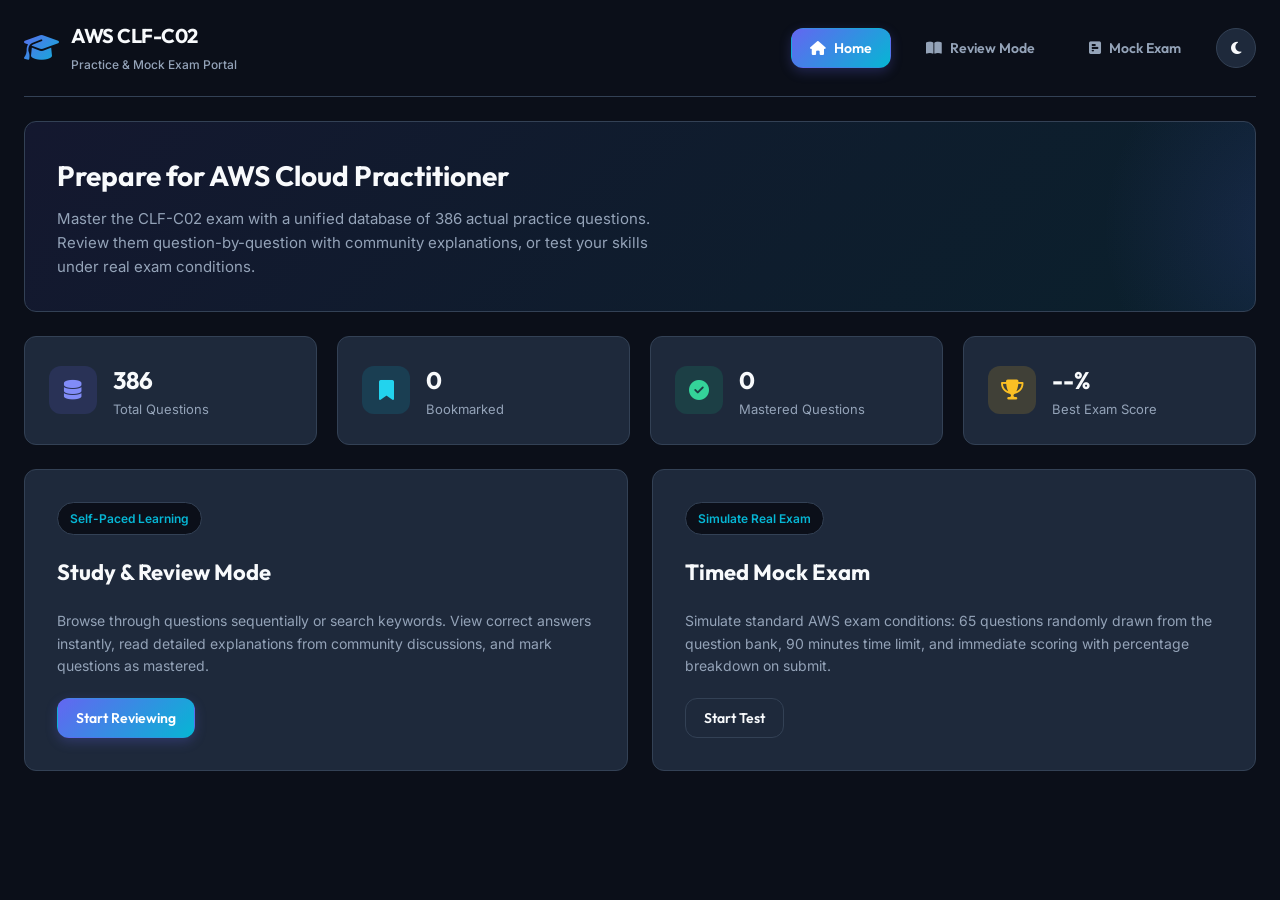
==== index.html @ 471b01f9 "first commit" ====
<!DOCTYPE html>
<html lang="en" data-theme="dark">
<head>
    <meta charset="UTF-8">
    <meta name="viewport" content="width=device-width, initial-scale=1.0">
    <title>AWS Certified Cloud Practitioner (CLF-C02) Prep Portal</title>
    <link rel="stylesheet" href="style.css">
    <link rel="stylesheet" href="https://cdnjs.cloudflare.com/ajax/libs/font-awesome/6.4.0/css/all.min.css">
</head>
<body>
    <div class="app-container">
        <!-- Application Header -->
        <header>
            <div class="logo-section">
                <div class="logo-icon"><i class="fa-solid fa-graduation-cap"></i></div>
                <div class="logo-text">
                    <h1>AWS CLF-C02</h1>
                    <span>Practice & Mock Exam Portal</span>
                </div>
            </div>
            <div class="nav-controls">
                <button class="btn btn-text" id="btn-home" onclick="showView('dashboard')">
                    <i class="fa-solid fa-house"></i> Home
                </button>
                <button class="btn btn-text" id="btn-study" onclick="showView('study')">
                    <i class="fa-solid fa-book-open"></i> Review Mode
                </button>
                <button class="btn btn-text" id="btn-exam" onclick="startMockExam()">
                    <i class="fa-solid fa-square-poll-horizontal"></i> Mock Exam
                </button>
                <button class="btn btn-icon" id="theme-toggle" onclick="toggleTheme()" title="Toggle Dark/Light Mode">
                    <i class="fa-solid fa-sun" id="theme-icon-light" style="display: none;"></i>
                    <i class="fa-solid fa-moon" id="theme-icon-dark"></i>
                </button>
            </div>
        </header>

        <main>
            <!-- ================= VIEW 1: DASHBOARD ================= -->
            <section id="view-dashboard" class="dashboard-view">
                <div class="welcome-banner">
                    <div class="welcome-text">
                        <h2>Prepare for AWS Cloud Practitioner</h2>
                        <p>Master the CLF-C02 exam with a unified database of 386 actual practice questions. Review them question-by-question with community explanations, or test your skills under real exam conditions.</p>
                    </div>
                </div>

                <div class="stats-grid">
                    <div class="stat-card">
                        <div class="stat-icon blue"><i class="fa-solid fa-database"></i></div>
                        <div class="stat-info">
                            <h3 id="stat-total-questions">386</h3>
                            <p>Total Questions</p>
                        </div>
                    </div>
                    <div class="stat-card">
                        <div class="stat-icon cyan"><i class="fa-solid fa-bookmark"></i></div>
                        <div class="stat-info">
                            <h3 id="stat-bookmarks">0</h3>
                            <p>Bookmarked</p>
                        </div>
                    </div>
                    <div class="stat-card">
                        <div class="stat-icon green"><i class="fa-solid fa-circle-check"></i></div>
                        <div class="stat-info">
                            <h3 id="stat-mastered">0</h3>
                            <p>Mastered Questions</p>
                        </div>
                    </div>
                    <div class="stat-card">
                        <div class="stat-icon yellow"><i class="fa-solid fa-trophy"></i></div>
                        <div class="stat-info">
                            <h3 id="stat-best-score">--%</h3>
                            <p>Best Exam Score</p>
                        </div>
                    </div>
                </div>

                <div class="modes-container">
                    <div class="mode-card" onclick="showView('study')">
                        <div class="mode-badge">Self-Paced Learning</div>
                        <h3>Study & Review Mode</h3>
                        <p>Browse through questions sequentially or search keywords. View correct answers instantly, read detailed explanations from community discussions, and mark questions as mastered.</p>
                        <button class="btn btn-primary">Start Reviewing</button>
                    </div>

                    <div class="mode-card" onclick="startMockExam()">
                        <div class="mode-badge">Simulate Real Exam</div>
                        <h3>Timed Mock Exam</h3>
                        <p>Simulate standard AWS exam conditions: 65 questions randomly drawn from the question bank, 90 minutes time limit, and immediate scoring with percentage breakdown on submit.</p>
                        <button class="btn btn-secondary">Start Test</button>
                    </div>
                </div>
            </section>

            <!-- ================= VIEW 2: STUDY MODE ================= -->
            <section id="view-study" class="study-view" style="display: none;">
                <!-- Sidebar filter panel -->
                <div class="sidebar-panel">
                    <div class="search-box">
                        <i class="fa-solid fa-magnifying-glass"></i>
                        <input type="text" id="search-input" placeholder="Search keywords..." oninput="handleSearch()">
                    </div>

                    <div>
                        <div class="filter-group-title">Question Range</div>
                        <div class="range-list">
                            <div class="range-item active" id="range-all" onclick="filterByRange('all')">
                                <span>All Questions</span>
                                <span class="range-count">386</span>
                            </div>
                            <div class="range-item" id="range-1-100" onclick="filterByRange('1-100')">
                                <span>Questions 1 - 100</span>
                                <span class="range-count">100</span>
                            </div>
                            <div class="range-item" id="range-101-200" onclick="filterByRange('101-200')">
                                <span>Questions 101 - 200</span>
                                <span class="range-count">86</span>
                            </div>
                            <div class="range-item" id="range-201-300" onclick="filterByRange('201-300')">
                                <span>Questions 201 - 300</span>
                                <span class="range-count">100</span>
                            </div>
                            <div class="range-item" id="range-301-400" onclick="filterByRange('301-400')">
                                <span>Questions 301 - 400</span>
                                <span class="range-count">100</span>
                            </div>
                            <div class="range-item" id="range-bookmarked" onclick="filterByRange('bookmarked')">
                                <span>Bookmarked Only</span>
                                <span class="range-count" id="badge-bookmark-count">0</span>
                            </div>
                        </div>
                    </div>

                    <div class="sidebar-stats">
                        <div>
                            <div class="progress-info">
                                <span>Mastery Progress</span>
                                <span id="mastery-progress-text">0%</span>
                            </div>
                            <div class="progress-bar-container">
                                <div class="progress-bar-fill" id="mastery-progress-fill"></div>
                            </div>
                        </div>
                        <button class="btn btn-secondary" onclick="confirmResetProgress()" style="width: 100%; justify-content: center; font-size: 13px;">
                            <i class="fa-solid fa-rotate-left"></i> Reset All Progress
                        </button>
                    </div>
                </div>

                <!-- Main question block -->
                <div class="question-container">
                    <div class="question-card" id="study-question-card">
                        <div class="question-header">
                            <div class="question-meta">
                                <span class="question-number-badge" id="study-q-num">Question #1</span>
                                <span class="question-source" id="study-q-source">Source: PDF 1 Page 3</span>
                            </div>
                            <div class="question-actions">
                                <button class="btn btn-icon" id="btn-bookmark" onclick="toggleBookmarkCurrent()" title="Bookmark question">
                                    <i class="fa-regular fa-bookmark"></i>
                                </button>
                                <button class="btn btn-icon" id="btn-master" onclick="toggleMasteredCurrent()" title="Mark as mastered">
                                    <i class="fa-regular fa-circle-check"></i>
                                </button>
                            </div>
                        </div>

                        <div class="question-body" id="study-q-body">
                            Question body goes here.
                        </div>

                        <div class="options-list" id="study-options-list">
                            <!-- Options will be dynamically rendered here -->
                        </div>

                        <div class="card-actions">
                            <button class="btn btn-secondary" id="btn-show-answer" onclick="revealAnswer()">
                                <i class="fa-solid fa-eye"></i> Show Answer & Explanation
                            </button>
                            
                            <div class="nav-buttons">
                                <button class="btn btn-secondary" onclick="prevQuestion()">
                                    <i class="fa-solid fa-arrow-left"></i> Prev
                                </button>
                                <button class="btn btn-secondary" onclick="nextQuestion()">
                                    Next <i class="fa-solid fa-arrow-right"></i>
                                </button>
                            </div>
                        </div>
                    </div>

                    <!-- Explanation container -->
                    <div class="explanation-panel" id="explanation-panel" style="display: none;">
                        <div class="explanation-header">
                            <i class="fa-solid fa-circle-info"></i> Explanation & Discussion Notes
                        </div>
                        <div class="explanation-body" id="explanation-body">
                            Discussion and references...
                        </div>
                    </div>
                </div>
            </section>

            <!-- ================= VIEW 3: MOCK EXAM ================= -->
            <section id="view-exam" class="exam-view" style="display: none;">
                <!-- Left Main Question block -->
                <div class="exam-main">
                    <div class="exam-bar">
                        <div class="exam-timer">
                            <i class="fa-regular fa-clock"></i> <span id="timer-display">90:00</span>
                        </div>
                        <div class="nav-buttons">
                            <button class="btn btn-secondary" id="btn-flag-exam" onclick="toggleExamFlag()">
                                <i class="fa-regular fa-flag"></i> Flag Question
                            </button>
                            <button class="btn btn-primary" onclick="promptSubmitExam()">
                                <i class="fa-solid fa-circle-check"></i> Submit Exam
                            </button>
                        </div>
                    </div>

                    <div class="question-card" id="exam-question-card">
                        <div class="question-header">
                            <div class="question-meta">
                                <span class="question-number-badge" id="exam-progress-badge">Question 1 / 65</span>
                                <span class="question-source" id="exam-q-real-num">Question #150</span>
                            </div>
                        </div>

                        <div class="question-body" id="exam-q-body">
                            Exam question goes here.
                        </div>

                        <div class="options-list" id="exam-options-list">
                            <!-- Exam options rendered here -->
                        </div>

                        <div class="card-actions" style="justify-content: flex-end;">
                            <div class="nav-buttons">
                                <button class="btn btn-secondary" onclick="prevExamQuestion()">
                                    <i class="fa-solid fa-arrow-left"></i> Prev
                                </button>
                                <button class="btn btn-secondary" onclick="nextExamQuestion()">
                                    Next <i class="fa-solid fa-arrow-right"></i>
                                </button>
                            </div>
                        </div>
                    </div>
                </div>

                <!-- Right Sidebar Navigation Grid -->
                <div class="sidebar-panel exam-sidebar">
                    <div class="grid-title">Exam Questions Navigator</div>
                    <div class="question-grid" id="exam-question-grid">
                        <!-- Grid buttons generated here -->
                    </div>
                    
                    <div class="grid-legend">
                        <div class="legend-item">
                            <div class="legend-dot unanswered"></div>
                            <span>Unanswered</span>
                        </div>
                        <div class="legend-item">
                            <div class="legend-dot current"></div>
                            <span>Current</span>
                        </div>
                        <div class="legend-item">
                            <div class="legend-dot answered"></div>
                            <span>Answered</span>
                        </div>
                        <div class="legend-item">
                            <div class="legend-dot flagged"></div>
                            <span>Flagged</span>
                        </div>
                    </div>
                </div>
            </section>

            <!-- ================= VIEW 4: EXAM RESULTS ================= -->
            <section id="view-results" class="results-view" style="display: none;">
                <div class="result-card">
                    <div class="result-status" id="result-status-title">PASSED</div>
                    
                    <div class="score-circle" id="result-score-circle">
                        <span class="score-value" id="result-score-percent">78%</span>
                        <span class="score-label">Your Score</span>
                    </div>

                    <div class="results-stats-row">
                        <div class="result-stat-box">
                            <h4 id="result-stat-score">51/65</h4>
                            <p>Correct Questions</p>
                        </div>
                        <div class="result-stat-box">
                            <h4 id="result-stat-passing">70% (46/65)</h4>
                            <p>Passing Grade</p>
                        </div>
                        <div class="result-stat-box">
                            <h4 id="result-stat-time">14:23</h4>
                            <p>Time Spent</p>
                        </div>
                        <div class="result-stat-box">
                            <h4 id="result-stat-date">July 4, 2026</h4>
                            <p>Test Date</p>
                        </div>
                    </div>

                    <div class="result-actions">
                        <button class="btn btn-primary" onclick="startMockExam()">
                            <i class="fa-solid fa-rotate-right"></i> Try Again
                        </button>
                        <button class="btn btn-secondary" onclick="showView('dashboard')">
                            <i class="fa-solid fa-house"></i> Dashboard
                        </button>
                    </div>
                </div>

                <div class="results-review-section">
                    <div class="filter-group-title">Review Exam Questions</div>
                    <div id="results-review-list">
                        <!-- Review list generated here -->
                    </div>
                </div>
            </section>
        </main>
    </div>

    <!-- ================= CONFIRMATION MODALS ================= -->
    <!-- Submit Exam Modal -->
    <div class="modal-overlay" id="modal-submit-exam" style="display: none;">
        <div class="modal-content">
            <div class="modal-icon"><i class="fa-solid fa-triangle-exclamation"></i></div>
            <h3>Submit Your Exam?</h3>
            <p id="submit-modal-text">You have answered 50 out of 65 questions. Are you sure you want to end the test and calculate your final grade?</p>
            <div class="modal-buttons">
                <button class="btn btn-primary" onclick="submitExamFinal()">Yes, Submit</button>
                <button class="btn btn-secondary" onclick="closeModal('modal-submit-exam')">Cancel</button>
            </div>
        </div>
    </div>

    <!-- Reset Progress Modal -->
    <div class="modal-overlay" id="modal-reset-progress" style="display: none;">
        <div class="modal-content">
            <div class="modal-icon" style="color: var(--error);"><i class="fa-solid fa-trash-can"></i></div>
            <h3>Reset All Progress?</h3>
            <p>This will permanently delete all mastered progress, bookmarked questions, and high scores. This action cannot be undone.</p>
            <div class="modal-buttons">
                <button class="btn btn-primary" style="background: var(--error); box-shadow: 0 4px 12px rgba(244, 63, 94, 0.25);" onclick="resetProgressFinal()">Reset Everything</button>
                <button class="btn btn-secondary" onclick="closeModal('modal-reset-progress')">Cancel</button>
            </div>
        </div>
    </div>

    <!-- Scripts -->
    <script src="questions.js"></script>
    <script src="app.js"></script>
</body>
</html>
---- style.css ----
@import url('https://fonts.googleapis.com/css2?family=Inter:wght@300;400;500;600;700&family=Outfit:wght@400;500;600;700;800&display=swap');

:root {
    /* Color Palette - Dark Mode (Default) */
    --bg-primary: #0f172a;
    --bg-secondary: #0b0f19;
    --bg-card: #1e293b;
    --bg-card-hover: #3341552a;
    --border-color: #334155;
    --border-color-active: #4f46e5;
    
    --text-primary: #f8fafc;
    --text-secondary: #94a3b8;
    --text-muted: #64748b;
    
    --accent-primary: #6366f1;
    --accent-primary-rgb: 99, 102, 241;
    --accent-secondary: #06b6d4;
    --accent-gradient: linear-gradient(135deg, #6366f1 0%, #06b6d4 100%);
    
    --success: #10b981;
    --success-bg: #10b98115;
    --error: #f43f5e;
    --error-bg: #f43f5e15;
    --warning: #fbbf24;
    --warning-bg: #fbbf2415;
    --info: #0ea5e9;
    --info-bg: #0ea5e915;
    
    --shadow-sm: 0 1px 2px 0 rgb(0 0 0 / 0.05);
    --shadow-md: 0 4px 6px -1px rgb(0 0 0 / 0.1), 0 2px 4px -2px rgb(0 0 0 / 0.1);
    --shadow-lg: 0 10px 15px -3px rgb(0 0 0 / 0.1), 0 4px 6px -4px rgb(0 0 0 / 0.1);
    --shadow-xl: 0 20px 25px -5px rgb(0 0 0 / 0.1), 0 8px 10px -6px rgb(0 0 0 / 0.1);
    
    --glass-bg: rgba(30, 41, 59, 0.7);
    --glass-border: rgba(255, 255, 255, 0.08);
    --glass-blur: blur(12px);
    
    --font-heading: 'Outfit', sans-serif;
    --font-body: 'Inter', sans-serif;
    --radius: 12px;
}

[data-theme="light"] {
    /* Color Palette - Light Mode */
    --bg-primary: #f8fafc;
    --bg-secondary: #f1f5f9;
    --bg-card: #ffffff;
    --bg-card-hover: #f1f5f9;
    --border-color: #e2e8f0;
    --border-color-active: #6366f1;
    
    --text-primary: #0f172a;
    --text-secondary: #475569;
    --text-muted: #94a3b8;
    
    --glass-bg: rgba(255, 255, 255, 0.7);
    --glass-border: rgba(15, 23, 42, 0.08);
    
    --shadow-sm: 0 1px 2px 0 rgb(0 0 0 / 0.02);
    --shadow-md: 0 4px 6px -1px rgb(0 0 0 / 0.05), 0 2px 4px -2px rgb(0 0 0 / 0.05);
    --shadow-lg: 0 10px 15px -3px rgb(0 0 0 / 0.05), 0 4px 6px -4px rgb(0 0 0 / 0.05);
}

/* Global Reset */
* {
    margin: 0;
    padding: 0;
    box-sizing: border-box;
}

body {
    background-color: var(--bg-secondary);
    color: var(--text-primary);
    font-family: var(--font-body);
    font-size: 15px;
    line-height: 1.6;
    overflow-x: hidden;
    min-height: 100vh;
    transition: background-color 0.3s ease, color 0.3s ease;
}

/* Scrollbar styling */
::-webkit-scrollbar {
    width: 8px;
    height: 8px;
}
::-webkit-scrollbar-track {
    background: var(--bg-secondary);
}
::-webkit-scrollbar-thumb {
    background: var(--border-color);
    border-radius: 4px;
}
::-webkit-scrollbar-thumb:hover {
    background: var(--text-muted);
}

/* Layout Utilities */
.app-container {
    display: flex;
    flex-direction: column;
    min-height: 100vh;
    max-width: 1400px;
    margin: 0 auto;
    padding: 0 24px;
}

/* Header */
header {
    display: flex;
    justify-content: space-between;
    align-items: center;
    padding: 20px 0;
    border-bottom: 1px solid var(--border-color);
    margin-bottom: 24px;
}

.logo-section {
    display: flex;
    align-items: center;
    gap: 12px;
}

.logo-icon {
    font-size: 28px;
    background: var(--accent-gradient);
    -webkit-background-clip: text;
    -webkit-text-fill-color: transparent;
    font-weight: 800;
}

.logo-text h1 {
    font-family: var(--font-heading);
    font-size: 20px;
    font-weight: 700;
    letter-spacing: -0.5px;
}

.logo-text span {
    font-size: 12px;
    color: var(--text-secondary);
    font-weight: 500;
}

.nav-controls {
    display: flex;
    align-items: center;
    gap: 16px;
}

/* Buttons */
.btn {
    display: inline-flex;
    align-items: center;
    justify-content: center;
    gap: 8px;
    padding: 10px 18px;
    border-radius: var(--radius);
    font-family: var(--font-heading);
    font-size: 14px;
    font-weight: 600;
    cursor: pointer;
    transition: all 0.2s cubic-bezier(0.4, 0, 0.2, 1);
    border: 1px solid transparent;
}

.btn-primary {
    background: var(--accent-gradient);
    color: #ffffff;
    box-shadow: 0 4px 12px rgba(99, 102, 241, 0.25);
}

.btn-primary:hover {
    transform: translateY(-1px);
    box-shadow: 0 6px 16px rgba(99, 102, 241, 0.35);
}

.btn-secondary {
    background-color: var(--bg-card);
    border-color: var(--border-color);
    color: var(--text-primary);
}

.btn-secondary:hover {
    background-color: var(--bg-primary);
    border-color: var(--text-muted);
}

.btn-text {
    background: transparent;
    color: var(--text-secondary);
}

.btn-text:hover {
    color: var(--text-primary);
    background-color: var(--bg-card-hover);
}

.btn-icon {
    width: 40px;
    height: 40px;
    padding: 0;
    border-radius: 50%;
    background-color: var(--bg-card);
    border: 1px solid var(--border-color);
    color: var(--text-primary);
}

.btn-icon:hover {
    border-color: var(--accent-primary);
    color: var(--accent-primary);
}

/* Home / Dashboard View */
.dashboard-view {
    display: grid;
    grid-template-columns: 1fr;
    gap: 24px;
    animation: fadeIn 0.4s ease-out;
}

.welcome-banner {
    background: linear-gradient(135deg, rgba(99, 102, 241, 0.1) 0%, rgba(6, 182, 212, 0.1) 100%);
    border: 1px solid var(--border-color);
    border-radius: var(--radius);
    padding: 32px;
    display: flex;
    justify-content: space-between;
    align-items: center;
    position: relative;
    overflow: hidden;
}

.welcome-banner::after {
    content: '';
    position: absolute;
    top: -50%;
    right: -20%;
    width: 400px;
    height: 400px;
    background: radial-gradient(circle, rgba(99, 102, 241, 0.15) 0%, transparent 70%);
    border-radius: 50%;
}

.welcome-text h2 {
    font-family: var(--font-heading);
    font-size: 28px;
    margin-bottom: 8px;
    font-weight: 700;
}

.welcome-text p {
    color: var(--text-secondary);
    max-width: 600px;
}

.stats-grid {
    display: grid;
    grid-template-columns: repeat(auto-fit, minmax(220px, 1fr));
    gap: 20px;
}

.stat-card {
    background-color: var(--bg-card);
    border: 1px solid var(--border-color);
    border-radius: var(--radius);
    padding: 24px;
    display: flex;
    align-items: center;
    gap: 16px;
    transition: transform 0.2s ease;
}

.stat-card:hover {
    transform: translateY(-2px);
}

.stat-icon {
    width: 48px;
    height: 48px;
    border-radius: 12px;
    display: flex;
    align-items: center;
    justify-content: center;
    font-size: 20px;
}

.stat-icon.blue { background-color: rgba(99, 102, 241, 0.15); color: #818cf8; }
.stat-icon.cyan { background-color: rgba(6, 182, 212, 0.15); color: #22d3ee; }
.stat-icon.green { background-color: rgba(16, 185, 129, 0.15); color: #34d399; }
.stat-icon.yellow { background-color: rgba(251, 191, 36, 0.15); color: #fbbf24; }

.stat-info h3 {
    font-size: 24px;
    font-weight: 700;
    font-family: var(--font-heading);
}

.stat-info p {
    font-size: 13px;
    color: var(--text-secondary);
}

.modes-container {
    display: grid;
    grid-template-columns: repeat(auto-fit, minmax(320px, 1fr));
    gap: 24px;
}

.mode-card {
    background-color: var(--bg-card);
    border: 1px solid var(--border-color);
    border-radius: var(--radius);
    padding: 32px;
    display: flex;
    flex-direction: column;
    align-items: flex-start;
    gap: 20px;
    cursor: pointer;
    transition: all 0.3s cubic-bezier(0.4, 0, 0.2, 1);
    position: relative;
    overflow: hidden;
}

.mode-card:hover {
    transform: translateY(-4px);
    border-color: var(--accent-primary);
    box-shadow: var(--shadow-lg);
}

.mode-badge {
    background-color: var(--bg-secondary);
    padding: 6px 12px;
    border-radius: 20px;
    font-size: 12px;
    font-weight: 600;
    color: var(--accent-secondary);
    border: 1px solid var(--border-color);
}

.mode-card h3 {
    font-family: var(--font-heading);
    font-size: 22px;
    font-weight: 700;
}

.mode-card p {
    color: var(--text-secondary);
    flex-grow: 1;
    font-size: 14px;
}

/* Study Mode View */
.study-view {
    display: grid;
    grid-template-columns: 280px 1fr;
    gap: 24px;
    animation: fadeIn 0.4s ease-out;
}

/* Sidebar panel */
.sidebar-panel {
    background-color: var(--bg-card);
    border: 1px solid var(--border-color);
    border-radius: var(--radius);
    padding: 20px;
    display: flex;
    flex-direction: column;
    gap: 20px;
    height: fit-content;
}

.search-box {
    position: relative;
}

.search-box input {
    width: 100%;
    padding: 10px 12px 10px 36px;
    background-color: var(--bg-secondary);
    border: 1px solid var(--border-color);
    border-radius: var(--radius);
    color: var(--text-primary);
    font-family: var(--font-body);
    font-size: 14px;
}

.search-box input:focus {
    outline: none;
    border-color: var(--accent-primary);
}

.search-box i {
    position: absolute;
    left: 12px;
    top: 50%;
    transform: translateY(-50%);
    color: var(--text-muted);
    font-size: 14px;
}

.filter-group-title {
    font-size: 12px;
    text-transform: uppercase;
    font-weight: 700;
    color: var(--text-muted);
    letter-spacing: 0.5px;
    margin-bottom: 8px;
}

.range-list {
    display: flex;
    flex-direction: column;
    gap: 8px;
}

.range-item {
    display: flex;
    align-items: center;
    justify-content: space-between;
    padding: 8px 12px;
    border-radius: 8px;
    font-size: 13px;
    font-weight: 500;
    color: var(--text-secondary);
    cursor: pointer;
    background-color: var(--bg-secondary);
    border: 1px solid transparent;
    transition: all 0.2s;
}

.range-item:hover, .range-item.active {
    color: var(--text-primary);
    background-color: var(--bg-card-hover);
    border-color: var(--border-color);
}

.range-item.active {
    border-color: var(--accent-primary);
    font-weight: 600;
}

.sidebar-stats {
    border-top: 1px solid var(--border-color);
    padding-top: 16px;
    display: flex;
    flex-direction: column;
    gap: 12px;
}

.progress-info {
    display: flex;
    justify-content: space-between;
    font-size: 13px;
    font-weight: 500;
    margin-bottom: 4px;
}

.progress-bar-container {
    width: 100%;
    height: 6px;
    background-color: var(--bg-secondary);
    border-radius: 3px;
    overflow: hidden;
}

.progress-bar-fill {
    height: 100%;
    background: var(--accent-gradient);
    border-radius: 3px;
    width: 0%;
    transition: width 0.4s ease;
}

/* Question Area */
.question-container {
    display: flex;
    flex-direction: column;
    gap: 20px;
}

.question-card {
    background-color: var(--bg-card);
    border: 1px solid var(--border-color);
    border-radius: var(--radius);
    padding: 32px;
    box-shadow: var(--shadow-md);
    position: relative;
}

.question-header {
    display: flex;
    justify-content: space-between;
    align-items: center;
    margin-bottom: 18px;
}

.question-meta {
    display: flex;
    align-items: center;
    gap: 12px;
}

.question-number-badge {
    background: var(--accent-gradient);
    color: white;
    font-family: var(--font-heading);
    font-weight: 700;
    padding: 4px 10px;
    border-radius: 8px;
    font-size: 13px;
}

.question-source {
    font-size: 12px;
    color: var(--text-muted);
    font-weight: 500;
}

.question-actions {
    display: flex;
    gap: 10px;
}

.question-body {
    font-family: var(--font-heading);
    font-size: 18px;
    font-weight: 600;
    color: var(--text-primary);
    margin-bottom: 24px;
    white-space: pre-line;
}

/* Quiz Option Item */
.options-list {
    display: flex;
    flex-direction: column;
    gap: 12px;
}

.option-item {
    display: flex;
    align-items: flex-start;
    gap: 16px;
    padding: 16px;
    border-radius: var(--radius);
    border: 1px solid var(--border-color);
    background-color: var(--bg-secondary);
    cursor: pointer;
    transition: all 0.2s;
    user-select: none;
}

.option-item:hover {
    border-color: var(--text-muted);
    background-color: var(--bg-card-hover);
}

.option-item.selected {
    border-color: var(--accent-primary);
    background-color: rgba(99, 102, 241, 0.05);
}

.option-letter {
    width: 28px;
    height: 28px;
    border-radius: 6px;
    border: 1px solid var(--border-color);
    display: flex;
    align-items: center;
    justify-content: center;
    font-size: 14px;
    font-weight: 700;
    color: var(--text-secondary);
    background-color: var(--bg-card);
    transition: all 0.2s;
    flex-shrink: 0;
}

.option-item.selected .option-letter {
    border-color: var(--accent-primary);
    background-color: var(--accent-primary);
    color: white;
}

.option-text {
    font-size: 15px;
    color: var(--text-primary);
    line-height: 1.5;
}

/* Revealed answer states */
.option-item.correct {
    border-color: var(--success);
    background-color: var(--success-bg);
}
.option-item.correct .option-letter {
    border-color: var(--success);
    background-color: var(--success);
    color: white;
}

.option-item.incorrect.selected {
    border-color: var(--error);
    background-color: var(--error-bg);
}
.option-item.incorrect.selected .option-letter {
    border-color: var(--error);
    background-color: var(--error);
    color: white;
}

/* Action Box */
.card-actions {
    display: flex;
    justify-content: space-between;
    align-items: center;
    border-top: 1px solid var(--border-color);
    padding-top: 20px;
    margin-top: 24px;
}

.nav-buttons {
    display: flex;
    gap: 12px;
}

/* Explanation / Discussion Panel */
.explanation-panel {
    background-color: var(--bg-secondary);
    border: 1px solid var(--border-color);
    border-radius: var(--radius);
    padding: 24px;
    margin-top: 20px;
    animation: slideDown 0.3s ease-out;
}

.explanation-header {
    display: flex;
    align-items: center;
    gap: 10px;
    font-family: var(--font-heading);
    font-weight: 700;
    font-size: 16px;
    margin-bottom: 12px;
    color: var(--accent-secondary);
}

.explanation-body {
    font-size: 14px;
    color: var(--text-secondary);
    line-height: 1.6;
    max-height: 300px;
    overflow-y: auto;
    padding-right: 10px;
    white-space: pre-wrap;
}

/* Mock Exam View */
.exam-view {
    display: grid;
    grid-template-columns: 1fr 340px;
    gap: 24px;
    animation: fadeIn 0.4s ease-out;
}

.exam-main {
    display: flex;
    flex-direction: column;
    gap: 20px;
}

.exam-bar {
    background-color: var(--bg-card);
    border: 1px solid var(--border-color);
    border-radius: var(--radius);
    padding: 16px 24px;
    display: flex;
    justify-content: space-between;
    align-items: center;
}

.exam-timer {
    display: flex;
    align-items: center;
    gap: 10px;
    font-family: var(--font-heading);
    font-weight: 700;
    font-size: 18px;
    color: var(--warning);
}

.exam-timer.danger {
    color: var(--error);
    animation: pulse 1s infinite alternate;
}

.exam-sidebar {
    background-color: var(--bg-card);
    border: 1px solid var(--border-color);
    border-radius: var(--radius);
    padding: 20px;
    display: flex;
    flex-direction: column;
    gap: 20px;
    height: fit-content;
}

.grid-title {
    font-family: var(--font-heading);
    font-weight: 700;
    font-size: 15px;
}

.question-grid {
    display: grid;
    grid-template-columns: repeat(5, 1fr);
    gap: 8px;
    max-height: 400px;
    overflow-y: auto;
    padding-right: 4px;
}

.grid-item {
    aspect-ratio: 1;
    display: flex;
    align-items: center;
    justify-content: center;
    border-radius: 8px;
    border: 1px solid var(--border-color);
    font-family: var(--font-heading);
    font-size: 13px;
    font-weight: 600;
    color: var(--text-secondary);
    cursor: pointer;
    background-color: var(--bg-secondary);
    transition: all 0.2s;
}

.grid-item:hover {
    border-color: var(--text-primary);
}

.grid-item.current {
    border-color: var(--accent-primary);
    color: var(--accent-primary);
    box-shadow: 0 0 8px rgba(99, 102, 241, 0.2);
}

.grid-item.answered {
    background-color: rgba(99, 102, 241, 0.15);
    border-color: var(--accent-primary);
    color: var(--text-primary);
}

.grid-item.flagged {
    background-color: rgba(251, 191, 36, 0.15);
    border-color: var(--warning);
    color: var(--warning);
}

.grid-item.flagged.answered {
    background-color: rgba(251, 191, 36, 0.25);
    border-color: var(--warning);
}

.grid-legend {
    display: grid;
    grid-template-columns: 1fr 1fr;
    gap: 12px;
    border-top: 1px solid var(--border-color);
    padding-top: 16px;
    font-size: 12px;
    color: var(--text-secondary);
}

.legend-item {
    display: flex;
    align-items: center;
    gap: 8px;
}

.legend-dot {
    width: 12px;
    height: 12px;
    border-radius: 3px;
}

.legend-dot.unanswered { background-color: var(--bg-secondary); border: 1px solid var(--border-color); }
.legend-dot.current { border: 1px solid var(--accent-primary); }
.legend-dot.answered { background-color: rgba(99, 102, 241, 0.15); border: 1px solid var(--accent-primary); }
.legend-dot.flagged { background-color: rgba(251, 191, 36, 0.15); border: 1px solid var(--warning); }

/* Results View */
.results-view {
    max-width: 800px;
    margin: 0 auto;
    display: flex;
    flex-direction: column;
    gap: 24px;
    animation: fadeIn 0.4s ease-out;
}

.result-card {
    background-color: var(--bg-card);
    border: 1px solid var(--border-color);
    border-radius: var(--radius);
    padding: 40px;
    text-align: center;
    box-shadow: var(--shadow-lg);
    display: flex;
    flex-direction: column;
    align-items: center;
    gap: 20px;
}

.score-circle {
    width: 160px;
    height: 160px;
    border-radius: 50%;
    display: flex;
    flex-direction: column;
    align-items: center;
    justify-content: center;
    border: 10px solid var(--border-color);
    font-family: var(--font-heading);
    position: relative;
}

.score-circle.pass {
    border-color: var(--success);
    color: var(--success);
}

.score-circle.fail {
    border-color: var(--error);
    color: var(--error);
}

.score-value {
    font-size: 38px;
    font-weight: 800;
}

.score-label {
    font-size: 11px;
    text-transform: uppercase;
    font-weight: 700;
    color: var(--text-secondary);
}

.result-status {
    font-family: var(--font-heading);
    font-size: 24px;
    font-weight: 700;
}

.result-status.pass { color: var(--success); }
.result-status.fail { color: var(--error); }

.results-stats-row {
    display: grid;
    grid-template-columns: repeat(4, 1fr);
    width: 100%;
    gap: 16px;
    border-top: 1px solid var(--border-color);
    border-bottom: 1px solid var(--border-color);
    padding: 24px 0;
    margin: 10px 0;
}

.result-stat-box h4 {
    font-family: var(--font-heading);
    font-size: 20px;
    font-weight: 700;
}

.result-stat-box p {
    font-size: 12px;
    color: var(--text-secondary);
}

.result-actions {
    display: flex;
    gap: 16px;
}

.results-review-section {
    display: flex;
    flex-direction: column;
    gap: 20px;
}

.review-item {
    background-color: var(--bg-card);
    border: 1px solid var(--border-color);
    border-radius: var(--radius);
    padding: 24px;
    display: flex;
    flex-direction: column;
    gap: 16px;
}

.review-badge {
    padding: 4px 10px;
    border-radius: 8px;
    font-size: 12px;
    font-weight: 600;
    font-family: var(--font-heading);
    width: fit-content;
}

.review-badge.correct { background-color: var(--success-bg); color: var(--success); }
.review-badge.incorrect { background-color: var(--error-bg); color: var(--error); }

/* Modal overlay styling */
.modal-overlay {
    position: fixed;
    top: 0;
    left: 0;
    right: 0;
    bottom: 0;
    background-color: rgba(15, 23, 42, 0.7);
    backdrop-filter: blur(4px);
    display: flex;
    align-items: center;
    justify-content: center;
    z-index: 1000;
    animation: fadeIn 0.2s ease-out;
}

.modal-content {
    background-color: var(--bg-card);
    border: 1px solid var(--border-color);
    border-radius: var(--radius);
    padding: 32px;
    max-width: 480px;
    width: 100%;
    box-shadow: var(--shadow-xl);
    text-align: center;
    animation: scaleIn 0.3s cubic-bezier(0.34, 1.56, 0.64, 1);
}

.modal-icon {
    font-size: 40px;
    color: var(--warning);
    margin-bottom: 16px;
}

.modal-content h3 {
    font-family: var(--font-heading);
    font-size: 20px;
    font-weight: 700;
    margin-bottom: 12px;
}

.modal-content p {
    color: var(--text-secondary);
    font-size: 14px;
    margin-bottom: 24px;
}

.modal-buttons {
    display: flex;
    justify-content: center;
    gap: 16px;
}

/* Animations */
@keyframes fadeIn {
    from { opacity: 0; transform: translateY(4px); }
    to { opacity: 1; transform: translateY(0); }
}

@keyframes slideDown {
    from { opacity: 0; transform: translateY(-8px); }
    to { opacity: 1; transform: translateY(0); }
}

@keyframes scaleIn {
    from { opacity: 0; transform: scale(0.95); }
    to { opacity: 1; transform: scale(1); }
}

@keyframes pulse {
    from { opacity: 0.8; }
    to { opacity: 1; }
}

/* Responsiveness */
@media (max-width: 900px) {
    .study-view {
        grid-template-columns: 1fr;
    }
    
    .exam-view {
        grid-template-columns: 1fr;
    }
    
    .exam-sidebar {
        order: -1;
    }
    
    .question-grid {
        grid-template-columns: repeat(10, 1fr);
    }
}

@media (max-width: 600px) {
    header {
        flex-direction: column;
        gap: 16px;
        align-items: flex-start;
    }
    
    .nav-controls {
        width: 100%;
        justify-content: space-between;
    }
    
    .welcome-banner {
        padding: 20px;
    }
    
    .question-card {
        padding: 20px;
    }
    
    .results-stats-row {
        grid-template-columns: 1fr 1fr;
        gap: 16px;
    }
    
    .question-grid {
        grid-template-columns: repeat(5, 1fr);
    }
}
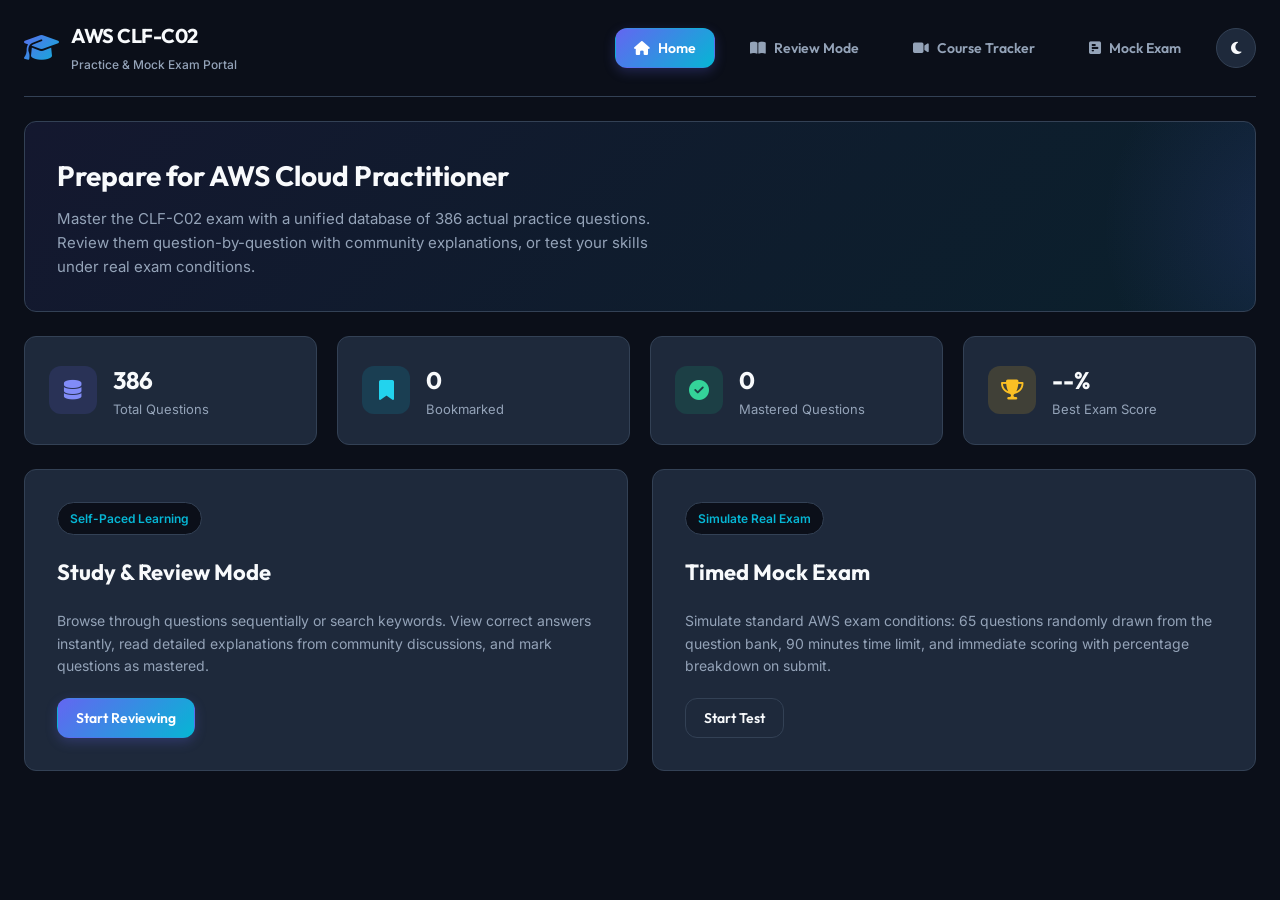
==== commit 776ae7b0: "Udeme" ====
--- a/index.html
+++ b/index.html
@@ -25,6 +25,9 @@
                 <button class="btn btn-text" id="btn-study" onclick="showView('study')">
                     <i class="fa-solid fa-book-open"></i> Review Mode
                 </button>
+                <button class="btn btn-text" id="btn-course" onclick="showView('course')">
+                    <i class="fa-solid fa-video"></i> Course Tracker
+                </button>
                 <button class="btn btn-text" id="btn-exam" onclick="startMockExam()">
                     <i class="fa-solid fa-square-poll-horizontal"></i> Mock Exam
                 </button>
@@ -198,6 +201,54 @@
                         <div class="explanation-body" id="explanation-body">
                             Discussion and references...
                         </div>
+                    </div>
+                </div>
+            </section>
+
+            <!-- ================= VIEW 5: COURSE TRACKER ================= -->
+            <section id="view-course" class="study-view" style="display: none;">
+                <!-- Sidebar filter panel -->
+                <div class="sidebar-panel">
+                    <div class="search-box">
+                        <i class="fa-solid fa-magnifying-glass"></i>
+                        <input type="text" id="course-search-input" placeholder="Search lectures..." oninput="handleCourseSearch()">
+                    </div>
+
+                    <div>
+                        <div class="filter-group-title">Course Sections</div>
+                        <div class="range-list" id="course-section-list">
+                            <!-- Course sections list will be populated dynamically -->
+                        </div>
+                    </div>
+
+                    <div class="sidebar-stats">
+                        <div>
+                            <div class="progress-info">
+                                <span>Course Progress</span>
+                                <span id="course-progress-text">0%</span>
+                            </div>
+                            <div class="progress-bar-container">
+                                <div class="progress-bar-fill" id="course-progress-fill"></div>
+                            </div>
+                            <div class="progress-sub-text" style="font-size: 11px; margin-top: 4px; color: var(--text-secondary);" id="course-progress-detail">
+                                0 / 277 completed
+                            </div>
+                        </div>
+                        <button class="btn btn-secondary" onclick="confirmResetCourseProgress()" style="width: 100%; justify-content: center; font-size: 13px;">
+                            <i class="fa-solid fa-rotate-left"></i> Reset Course Progress
+                        </button>
+                    </div>
+                </div>
+
+                <!-- Main course content block -->
+                <div class="question-container course-container">
+                    <div class="course-header-banner">
+                        <h2>Ultimate AWS Cloud Practitioner CLF-C02</h2>
+                        <p>Track your study progress for Stephane Maarek's comprehensive video lecture course. Use this tracker alongside your quiz reviews to maximize your exam preparation.</p>
+                    </div>
+                    
+                    <div class="course-sections-wrapper" id="course-sections-wrapper">
+                        <!-- Grouped lectures will be populated here -->
                     </div>
                 </div>
             </section>
@@ -353,8 +404,22 @@
         </div>
     </div>
 
+    <!-- Reset Course Progress Modal -->
+    <div class="modal-overlay" id="modal-reset-course-progress" style="display: none;">
+        <div class="modal-content">
+            <div class="modal-icon" style="color: var(--error);"><i class="fa-solid fa-trash-can"></i></div>
+            <h3>Reset Course Progress?</h3>
+            <p>This will permanently clear your checked lectures progress. This action cannot be undone.</p>
+            <div class="modal-buttons">
+                <button class="btn btn-primary" style="background: var(--error); box-shadow: 0 4px 12px rgba(244, 63, 94, 0.25);" onclick="resetCourseProgressFinal()">Reset Progress</button>
+                <button class="btn btn-secondary" onclick="closeModal('modal-reset-course-progress')">Cancel</button>
+            </div>
+        </div>
+    </div>
+
     <!-- Scripts -->
     <script src="questions.js"></script>
+    <script src="course_data.js"></script>
     <script src="app.js"></script>
 </body>
 </html>
--- a/style.css
+++ b/style.css
@@ -1036,3 +1036,179 @@
         grid-template-columns: repeat(5, 1fr);
     }
 }
+
+/* ================= COURSE TRACKER VIEW STYLES ================= */
+.course-container {
+    overflow-y: auto;
+    max-height: calc(100vh - 120px);
+    padding-right: 8px;
+}
+
+.course-header-banner {
+    background: var(--bg-card);
+    border: 1px solid var(--border-color);
+    border-radius: 16px;
+    padding: 24px;
+    margin-bottom: 24px;
+    box-shadow: var(--shadow-sm);
+    background: linear-gradient(135deg, rgba(99, 102, 241, 0.05) 0%, rgba(6, 182, 212, 0.05) 100%), var(--bg-card);
+}
+
+.course-header-banner h2 {
+    font-family: var(--font-heading);
+    color: var(--text-primary);
+    margin-bottom: 8px;
+    font-size: 22px;
+    font-weight: 700;
+}
+
+.course-header-banner p {
+    color: var(--text-secondary);
+    font-size: 14px;
+    line-height: 1.6;
+}
+
+.course-sections-wrapper {
+    display: flex;
+    flex-direction: column;
+    gap: 20px;
+}
+
+.course-section-block {
+    background: var(--bg-card);
+    border: 1px solid var(--border-color);
+    border-radius: 16px;
+    overflow: hidden;
+    box-shadow: var(--shadow-sm);
+    transition: border-color 0.2s ease, box-shadow 0.2s ease;
+}
+
+.course-section-block:hover {
+    border-color: rgba(99, 102, 241, 0.3);
+    box-shadow: var(--shadow-md);
+}
+
+.course-section-header {
+    background: rgba(99, 102, 241, 0.02);
+    border-bottom: 1px solid var(--border-color);
+    padding: 16px 24px;
+}
+
+.course-section-header h3 {
+    font-size: 15px;
+    font-weight: 700;
+    color: var(--text-primary);
+}
+
+.course-lecture-list {
+    display: flex;
+    flex-direction: column;
+}
+
+.lecture-item {
+    display: flex;
+    align-items: center;
+    padding: 14px 24px;
+    border-bottom: 1px solid var(--border-color);
+    cursor: pointer;
+    transition: background-color 0.2s ease;
+}
+
+.lecture-item:last-child {
+    border-bottom: none;
+}
+
+.lecture-item:hover {
+    background-color: rgba(99, 102, 241, 0.02);
+}
+
+.lecture-item.completed {
+    background-color: rgba(16, 185, 129, 0.02);
+}
+
+.lecture-item.completed:hover {
+    background-color: rgba(16, 185, 129, 0.04);
+}
+
+.lecture-checkbox {
+    font-size: 20px;
+    margin-right: 16px;
+    color: var(--text-secondary);
+    display: flex;
+    align-items: center;
+    justify-content: center;
+    transition: color 0.2s ease, transform 0.1s ease;
+}
+
+.lecture-item:hover .lecture-checkbox {
+    color: var(--accent-primary);
+    transform: scale(1.05);
+}
+
+.lecture-item.completed .lecture-checkbox {
+    color: var(--success);
+}
+
+.lecture-details {
+    display: flex;
+    flex-direction: column;
+    flex-grow: 1;
+    gap: 4px;
+}
+
+.lecture-num {
+    font-size: 11px;
+    font-weight: 600;
+    text-transform: uppercase;
+    letter-spacing: 0.5px;
+    color: var(--text-muted);
+}
+
+.lecture-item.completed .lecture-num {
+    color: rgba(16, 185, 129, 0.6);
+}
+
+.lecture-title {
+    font-size: 14px;
+    font-weight: 500;
+    color: var(--text-primary);
+    transition: color 0.2s ease;
+}
+
+.lecture-item.completed .lecture-title {
+    color: var(--text-muted);
+    text-decoration: line-through;
+    text-decoration-color: rgba(255, 255, 255, 0.15);
+}
+
+[data-theme="light"] .lecture-item.completed .lecture-title {
+    text-decoration-color: rgba(0, 0, 0, 0.1);
+}
+
+.lecture-status-badge {
+    margin-left: 16px;
+}
+
+.status-badge {
+    display: inline-flex;
+    align-items: center;
+    justify-content: center;
+    padding: 4px 10px;
+    font-size: 10px;
+    font-weight: 600;
+    border-radius: 20px;
+    text-transform: uppercase;
+    letter-spacing: 0.5px;
+}
+
+.status-badge.completed {
+    background: rgba(16, 185, 129, 0.1);
+    color: var(--success);
+    border: 1px solid rgba(16, 185, 129, 0.2);
+}
+
+.status-badge.todo {
+    background: rgba(255, 255, 255, 0.03);
+    color: var(--text-secondary);
+    border: 1px solid var(--border-color);
+}
